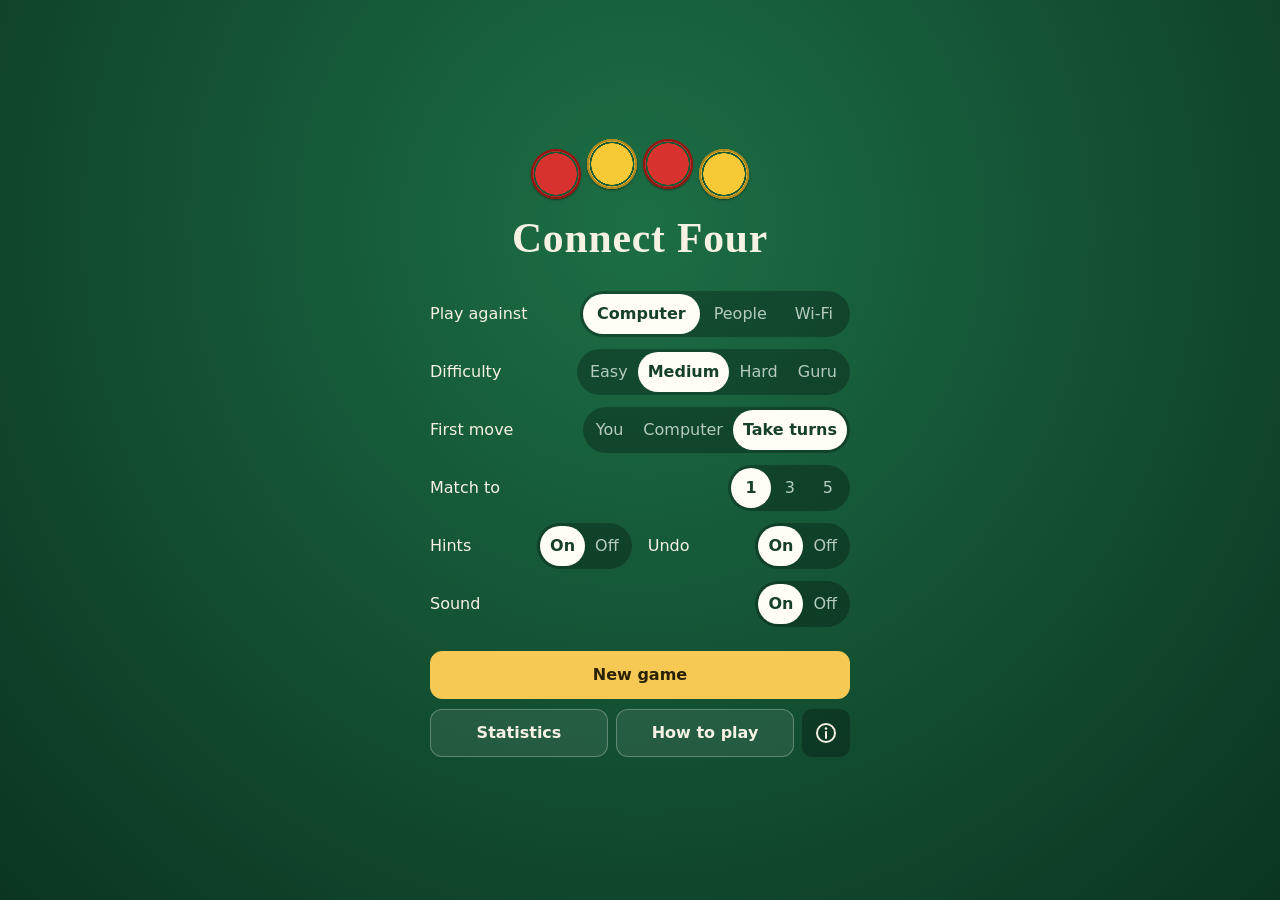
==== index.html @ 0ca2a1fd "Add browser Connect Four game (1.0.0) Connect Four for the browser, in the same pattern as Cribbage " ====
<!doctype html>
<html lang="en">
<head>
<meta charset="utf-8">
<meta name="viewport" content="width=device-width, initial-scale=1, viewport-fit=cover">
<meta name="theme-color" content="#0b3521">
<meta name="description" content="Play Connect Four in your browser against the computer, a friend on the same device, or on two phones over Wi-Fi.">
<title>Connect Four</title>
<link rel="icon" href="data:image/svg+xml,<svg xmlns=%22http://www.w3.org/2000/svg%22 viewBox=%220 0 100 100%22><rect width=%22100%22 height=%22100%22 rx=%2220%22 fill=%22%231f5fbf%22/><circle cx=%2232%22 cy=%2268%22 r=%2213%22 fill=%22%23d8322f%22/><circle cx=%2268%22 cy=%2268%22 r=%2213%22 fill=%22%23f7c936%22/><circle cx=%2232%22 cy=%2232%22 r=%2213%22 fill=%22%230d2f63%22/><circle cx=%2268%22 cy=%2232%22 r=%2213%22 fill=%22%23d8322f%22/></svg>">
<link rel="stylesheet" href="css/style.css">
</head>
<body>

<main id="menu" class="screen menu">
  <header class="title">
    <div class="emblem" aria-hidden="true">
      <span class="piece disc red"></span>
      <span class="piece disc yellow"></span>
      <span class="piece disc red"></span>
      <span class="piece disc yellow"></span>
    </div>
    <h1>Connect Four</h1>
  </header>

  <div class="options">
    <div class="option">
      <span>Play against</span>
      <div class="choice" data-setting="mode">
        <button data-value="ai">Computer</button>
        <button data-value="local">People</button>
        <button data-value="net">Wi-Fi</button>
      </div>
    </div>
    <div class="option" id="row-difficulty">
      <span>Difficulty</span>
      <div class="choice tight" data-setting="difficulty">
        <button data-value="easy">Easy</button>
        <button data-value="medium">Medium</button>
        <button data-value="hard">Hard</button>
        <button data-value="guru">Guru</button>
      </div>
    </div>
    <div class="option" id="row-first">
      <span>First move</span>
      <div class="choice tight" data-setting="first">
        <button data-value="you">You</button>
        <button data-value="computer">Computer</button>
        <button data-value="turns">Take turns</button>
      </div>
    </div>
    <div class="names" id="row-names">
      <input data-name="0" maxlength="12" placeholder="Player 1" aria-label="Player 1 name" autocomplete="off" spellcheck="false">
      <input data-name="1" maxlength="12" placeholder="Player 2" aria-label="Player 2 name" autocomplete="off" spellcheck="false">
    </div>
    <div class="option" id="row-wifi-name">
      <label for="wifi-name">Your name</label>
      <input id="wifi-name" class="wifi-name" maxlength="12" placeholder="Needed to play" autocomplete="off" spellcheck="false">
    </div>
    <div class="option">
      <span>Match to</span>
      <div class="choice" data-setting="target">
        <button data-value="1">1</button>
        <button data-value="3">3</button>
        <button data-value="5">5</button>
      </div>
    </div>
    <div class="switches">
      <div class="option">
        <span>Hints</span>
        <div class="choice" data-setting="hints">
          <button data-value="true">On</button>
          <button data-value="false">Off</button>
        </div>
      </div>
      <div class="option" id="row-undo">
        <span>Undo</span>
        <div class="choice" data-setting="undo">
          <button data-value="true">On</button>
          <button data-value="false">Off</button>
        </div>
      </div>
      <div class="option">
        <span>Sound</span>
        <div class="choice" data-setting="sound">
          <button data-value="true">On</button>
          <button data-value="false">Off</button>
        </div>
      </div>
    </div>
  </div>

  <div class="menu-actions">
    <button id="btn-resume" class="btn primary" hidden>Resume game</button>
    <button id="btn-new" class="btn primary">New game</button>
    <div class="row" id="row-wifi">
      <button id="btn-host" class="btn primary">Host a game</button>
      <button id="btn-join" class="btn primary">Join a game</button>
    </div>
    <div class="row">
      <button id="btn-stats" class="btn">Statistics</button>
      <button id="btn-rules" class="btn">How to play</button>
      <button id="btn-about" class="icon-btn" aria-label="About">
        <svg viewBox="0 0 24 24" aria-hidden="true">
          <circle class="line" cx="12" cy="12" r="9"/>
          <path class="line" d="M12 11v6"/>
          <circle cx="12" cy="7.5" r="1.3"/>
        </svg>
      </button>
    </div>
  </div>
</main>

<main id="table" class="screen table" hidden>
  <header class="topbar">
    <button id="btn-menu" class="icon-btn" aria-label="Menu">☰</button>
    <div id="scores" class="scores">
      <div class="score" data-side="0"><i></i><span class="who"><span class="name"></span><span class="note"></span></span><span class="points"></span></div>
      <div class="score" data-side="1"><i></i><span class="who"><span class="name"></span><span class="note"></span></span><span class="points"></span></div>
    </div>
  </header>

  <div id="board" class="board"></div>

  <div class="status" role="status" aria-live="polite">
    <p id="events"></p>
    <p id="prompt"></p>
  </div>

  <footer class="actions">
    <button id="btn-sound" class="icon-btn" aria-label="Sound" aria-pressed="true">
      <svg viewBox="0 0 24 24" aria-hidden="true">
        <path d="M4 9v6h4l5 4V5L8 9z"/>
        <path class="line on" d="M16.5 9a4.5 4.5 0 0 1 0 6M19 6.5a8 8 0 0 1 0 11"/>
        <path class="line off" d="M17 9.5l5 5M22 9.5l-5 5"/>
      </svg>
    </button>
    <button id="btn-hint" class="btn">Hint</button>
    <button id="btn-undo" class="btn">Undo</button>
    <button id="btn-main" class="btn primary" hidden></button>
  </footer>
</main>

<div id="wifi" class="overlay" hidden>
  <div class="dialog">
    <h2 id="wifi-title">Wi-Fi game</h2>
    <p id="wifi-text" class="muted"></p>
    <div id="wifi-code" class="wifi-code" role="img" hidden></div>
    <input id="join-code" class="join-code" maxlength="4" placeholder="CODE" aria-label="Code" autocomplete="off" autocapitalize="characters" spellcheck="false" hidden>
    <button id="btn-share" class="btn share" hidden>Share link</button>
    <ul id="wifi-players" class="wifi-players" aria-label="Players" hidden></ul>
    <p id="wifi-status" class="wifi-status" aria-live="polite"></p>
    <div class="row">
      <button id="btn-wifi-cancel" class="btn">Cancel</button>
      <button id="btn-wifi-go" class="btn primary">Start</button>
    </div>
  </div>
</div>

<div id="confirm" class="overlay" hidden>
  <div class="dialog">
    <h2 id="confirm-title"></h2>
    <p id="confirm-text" class="muted"></p>
    <div class="row">
      <button class="btn" data-close>Cancel</button>
      <button id="btn-confirm" class="btn primary"></button>
    </div>
  </div>
</div>

<div id="gameover" class="overlay" hidden>
  <canvas id="party" width="0" height="0" aria-hidden="true"></canvas>
  <div id="gameover-body" class="dialog"></div>
</div>

<div id="stats" class="overlay" hidden>
  <div class="dialog wide">
    <h2>Statistics</h2>
    <div id="stats-body" class="stack"></div>
    <div class="row">
      <button id="btn-reset" class="btn danger">Reset statistics</button>
      <button class="btn primary" data-close>Close</button>
    </div>
  </div>
</div>

<div id="rules" class="overlay" hidden>
  <div class="dialog wide">
    <h2>How to play</h2>
    <ol class="rules">
      <li><b>The aim.</b> Take turns dropping a disc into one of the seven columns. It falls to the lowest empty space. The first to line up four of their own discs wins: across, up and down, or on a slant.</li>
      <li><b>A full board.</b> If all 42 spaces fill with no line of four, the game is a draw. Nobody scores, and in a match the next game starts.</li>
      <li><b>A match.</b> The first to win the number of games set on the menu wins the match. With Take turns, the first move passes to the other side each game, draws included.</li>
      <li><b>Moving first.</b> It matters more than it looks. With perfect play, whoever moves first and starts in the middle column always wins.</li>
      <li><b>The computer.</b> Easy overlooks things. Medium sees a couple of moves ahead, and Hard several more. Guru thinks for a moment over each move, and plays perfectly as soon as it can work the rest of the game out.</li>
      <li><b>Undo.</b> Against the computer, Undo takes back your last move and its reply, as many times as you like, even after you lose or draw. A win that used Undo still counts as a win, but it doesn't add to your streak or set a record, and the statistics list it separately.</li>
    </ol>
    <p class="muted">Wi-Fi: each of you plays on your own phone. One chooses Wi-Fi on the menu, types a name and taps Host a game; the other chooses Wi-Fi, taps Join a game and enters the four letters on the host's screen, or opens the link the host shares. The host's match length and hints settings apply to both. A phone that drops out comes back by itself, and while it is away the host can play for it.</p>
    <p class="muted">Tap a column to drop a disc. Tap anywhere to skip an animation or a celebration. On a keyboard: the arrow keys and Space, or the keys 1 to 7, drop a disc; Enter presses the main button, H asks for a hint, U undoes and M mutes the sound.</p>
    <button class="btn primary" data-close>Got it</button>
  </div>
</div>

<div id="about" class="overlay" hidden>
  <div class="dialog">
    <h2>Connect Four</h2>
    <p id="about-version"></p>
    <p class="muted">If this is older than you expect, refresh the page. Browsers can hold on to the previous version for a few minutes after an update.</p>
    <p><a href="https://github.com/menaechmus/ConnectFour" target="_blank" rel="noopener">Source on GitHub</a></p>
    <button class="btn primary" data-close>Close</button>
  </div>
</div>

<script type="module" src="js/ui.js"></script>
</body>
</html>
---- css/style.css ----
:root {
  --felt: #1c6e45;
  --felt-deep: #0b3521;
  --ink: #f5f1e3;
  --muted: #b5cbbd;
  --paper: #fffdf5;
  --gold: #f6c955;
  --tip: #9fe8ff;
  --bright: #ffe27a; /* outlines on the board */
  --warn: #ffb4a3;
  /* The board. */
  --plate: #1f5fbf;
  --plate-edge: #174a99;
  --back: #0d2f63;
  /* The two sides. */
  --red: #d8322f;
  --red-rim: #8e1512;
  --yellow: #f7c936;
  --yellow-rim: #b0851a;
  /* The rows of fixed height on the table (bars, buttons, status), which the
     board shares the screen's height with. */
  --fixed-rows: 190px;
  /* The board's width over its height. */
  --board-shape: 0.9506;
}

* { box-sizing: border-box; }
[hidden] { display: none !important; }

html {
  background: var(--felt-deep);
  -webkit-text-size-adjust: 100%;
}

body {
  margin: 0;
  min-height: 100vh;
  min-height: 100dvh;
  background: radial-gradient(ellipse at 50% 25%, var(--felt), var(--felt-deep));
  color: var(--ink);
  font: 16px/1.4 system-ui, -apple-system, 'Segoe UI', Roboto, sans-serif;
  -webkit-tap-highlight-color: transparent;
  touch-action: manipulation;
  -webkit-user-select: none;
  user-select: none;
}

h1, h2, h3, p, figure, ol, ul, dl, dd { margin: 0; }

button {
  font: inherit;
  color: inherit;
  cursor: pointer;
}

:focus-visible {
  outline: 3px solid var(--tip);
  outline-offset: 2px;
}

.screen {
  display: flex;
  flex-direction: column;
  gap: 5px;
  max-width: 780px;
  min-height: 100vh;
  min-height: 100dvh;
  margin: 0 auto;
  padding: max(8px, env(safe-area-inset-top)) max(10px, env(safe-area-inset-right))
    max(10px, env(safe-area-inset-bottom)) max(10px, env(safe-area-inset-left));
}

.muted {
  color: var(--muted);
  font-size: 0.85rem;
}

/* Buttons */

.btn {
  min-height: 48px;
  padding: 10px 18px;
  border: 1px solid rgba(255, 255, 255, 0.28);
  border-radius: 12px;
  background: rgba(255, 255, 255, 0.08);
  font-weight: 600;
}

.btn,
.choice button { white-space: nowrap; }

.btn.primary {
  border-color: var(--gold);
  background: var(--gold);
  color: #2b2205;
}

.btn.danger { color: var(--warn); }

.btn:disabled {
  opacity: 0.45;
  cursor: default;
}

.row {
  display: flex;
  gap: 8px;
}

.row > * { flex: 1; }

/* Menu */

.menu {
  justify-content: center;
  gap: 24px;
  max-width: 440px;
}

.title { text-align: center; }

.title h1 {
  font-family: Georgia, 'Times New Roman', serif;
  font-size: 2.6rem;
  letter-spacing: 0.02em;
}

/* Four discs, fanned like Cribbage's title cards. */
.emblem {
  display: flex;
  justify-content: center;
  align-items: center;
  gap: 6px;
  margin-bottom: 18px;
  --cw: 50px;
}

.emblem .piece {
  position: relative;
  flex: none;
  width: var(--cw);
  height: var(--cw);
  border-radius: 50%;
}

.emblem .disc.red {
  background: radial-gradient(circle, var(--red) 0 58%, rgba(0, 0, 0, 0.16) 59% 63%, var(--red) 64%);
  box-shadow: inset 0 0 0 2px var(--red-rim), 0 1px 2px rgba(0, 0, 0, 0.5);
}

.emblem .disc.yellow {
  background: radial-gradient(circle, var(--yellow) 0 58%, rgba(0, 0, 0, 0.14) 59% 63%, var(--yellow) 64%);
  box-shadow: inset 0 0 0 2px var(--yellow-rim), 0 1px 2px rgba(0, 0, 0, 0.5);
}

.emblem .piece:nth-child(1) { transform: translateY(8px); }
.emblem .piece:nth-child(2) { transform: translateY(-2px); }
.emblem .piece:nth-child(3) { transform: translateY(-2px); }
.emblem .piece:nth-child(4) { transform: translateY(8px); }

/* Sparkles on the title: small glints that twinkle at the outer corners, half
   over the felt where they show. Each has its own rhythm, so the pattern never
   visibly repeats and at most moments few or none are lit. */
.emblem .piece::before,
.emblem .piece:first-child::after,
.emblem .piece:last-child::after {
  --out: calc(var(--cw) * -0.09); /* centres a glint on a corner */
  position: absolute;
  top: var(--out);
  left: var(--out);
  width: calc(var(--cw) * 0.34);
  height: calc(var(--cw) * 0.34);
  /* A bright centre with one thin ray across and one down. */
  background:
    radial-gradient(circle, #fff 0 9%, transparent 24%),
    radial-gradient(ellipse 50% 6% at center, #ffe9a3 0 35%, transparent 80%),
    radial-gradient(ellipse 6% 50% at center, #ffe9a3 0 35%, transparent 80%);
  content: '';
  opacity: 0;
  pointer-events: none;
  animation: twinkle 6.1s ease-in-out -1s infinite;
}

.emblem .piece:first-child::after {
  top: auto;
  bottom: var(--out);
  animation-duration: 8.3s;
  animation-delay: -5.2s;
}

.emblem .piece:nth-child(2)::before {
  animation-duration: 7.3s;
  animation-delay: -3.4s;
}

.emblem .piece:nth-child(3)::before {
  animation-duration: 5.3s;
  animation-delay: -2.1s;
}

.emblem .piece:last-child::before {
  right: var(--out);
  left: auto;
  animation-duration: 8.9s;
  animation-delay: -6.5s;
}

.emblem .piece:last-child::after {
  top: auto;
  right: var(--out);
  bottom: var(--out);
  left: auto;
  animation-duration: 6.7s;
  animation-delay: -0.4s;
}

/* Out of sight for most of the cycle, then a quick grow, turn and fade. */
@keyframes twinkle {
  0% { opacity: 0; transform: scale(0.2) rotate(0deg); }
  5.5% { opacity: 1; transform: scale(1) rotate(30deg); }
  11%, 100% { opacity: 0; transform: scale(0.2) rotate(60deg); }
}

.options {
  display: grid;
  gap: 12px;
}

.option {
  display: flex;
  align-items: center;
  justify-content: space-between;
  gap: 10px;
}

.choice {
  display: flex;
  padding: 3px;
  border-radius: 999px;
  background: rgba(0, 0, 0, 0.28);
}

.choice button {
  min-height: 40px;
  padding: 8px 14px;
  border: 0;
  border-radius: 999px;
  background: none;
  color: var(--muted);
}

/* Rows with more to say than Backgammon's: the same height, less padding. */
.choice.tight button { padding-inline: 10px; }

.choice button[aria-pressed='true'] {
  background: var(--paper);
  color: #17402b;
  font-weight: 600;
}

/* The on-and-off settings share rows, so the menu fits a phone without scrolling. */
.switches {
  display: flex;
  flex-wrap: wrap;
  gap: 12px 16px;
  justify-content: space-between;
}

.switches .option { flex: 1 1 auto; }

.switches .choice button {
  padding-inline: 10px;
}

/* A name for each of the two people playing on this device. */
.names {
  display: grid;
  grid-template-columns: 1fr 1fr;
  gap: 8px;
}

.names input {
  min-width: 0;
  min-height: 42px;
  padding: 8px 12px;
  border: 1px solid rgba(255, 255, 255, 0.28);
  border-radius: 10px;
  background: rgba(0, 0, 0, 0.28);
  color: var(--ink);
  font: inherit;
}

.names input::placeholder { color: var(--muted); }

/* One name for a Wi-Fi game, which the other phone sees. */
.wifi-name {
  flex: 0 1 220px;
  min-width: 0;
  min-height: 40px;
  padding: 6px 12px;
  border: 1px solid rgba(255, 255, 255, 0.28);
  border-radius: 10px;
  background: rgba(0, 0, 0, 0.28);
  color: var(--ink);
  font: inherit;
}

.wifi-name::placeholder { color: var(--muted); }
.wifi-name.want { border-color: var(--warn); }
.wifi-name.want::placeholder { color: var(--warn); }

.menu-actions {
  display: grid;
  gap: 10px;
}

/* Short screens: tighten the menu so its last row of buttons stays in view. */
@media (max-height: 640px) {
  .menu { gap: 12px; }
  .title h1 { font-size: 2rem; }
  .options { gap: 6px; }
  .switches { row-gap: 6px; }

  .emblem {
    margin-bottom: 8px;
    --cw: 38px;
  }

  .choice button {
    min-height: 36px;
    padding-block: 6px;
  }

  .names input {
    min-height: 36px;
    padding-block: 5px;
  }
}

/* The narrowest phones: less padding and smaller words, so that nothing wraps
   or runs off the side. */
@media (max-width: 359px) {
  .option {
    gap: 6px;
    font-size: 0.9rem;
  }

  .choice button {
    padding-inline: 8px;
    font-size: 0.9rem;
  }

  .choice.tight button { padding-inline: 6px; }
  .switches { column-gap: 10px; }
  .menu-actions .btn { padding-inline: 8px; }
}

/* Table */

.topbar {
  display: flex;
  /* A last resort for very large text: the scores drop to a second row
     instead of running off the screen. */
  flex-wrap: wrap;
  align-items: center;
  gap: 6px;
}

.icon-btn {
  flex: none;
  width: 44px;
  height: 44px;
  border: 0;
  border-radius: 10px;
  background: rgba(0, 0, 0, 0.28);
  font-size: 1.2rem;
}

/* The two scores share the bar equally. Each name sits over a short note,
   which leaves room for names in full on a phone; a name too long even for
   that is shortened with an ellipsis. */
.score {
  display: flex;
  flex: 1 1 0;
  align-items: center;
  gap: 6px;
  min-width: 0;
  min-height: 44px;
  padding: 3px 8px;
  border: 2px solid transparent;
  border-radius: 10px;
  background: rgba(0, 0, 0, 0.28);
}

.score.active { border-color: var(--gold); }

/* The computer's box breathes while it thinks. */
.table[data-thinking='yes'] .score.active { animation: thinking 0.8s ease-in-out infinite alternate; }

@keyframes thinking {
  to { border-color: rgba(246, 201, 85, 0.25); }
}

/* A Wi-Fi player whose phone is out of touch. */
.score.away { opacity: 0.45; }

/* A dot in the colour of the side's discs. */
.score i {
  flex: none;
  width: 14px;
  height: 14px;
  border-radius: 50%;
  background: var(--red);
  box-shadow: inset 0 0 0 1.5px #ffc9c7;
}

.score[data-side='1'] i {
  background: var(--yellow);
  box-shadow: inset 0 0 0 1.5px var(--yellow-rim);
}

/* The score boxes sit in the bar as if they were its own children. */
.scores { display: contents; }

.score .who {
  display: grid;
  flex: 1;
  min-width: 0;
  line-height: 1.15;
}

.score .name {
  overflow: hidden;
  text-overflow: ellipsis;
  white-space: nowrap;
}

/* The computer's level, or who moves first. */
.score .note {
  color: var(--muted);
  font-size: 0.72rem;
  white-space: nowrap;
}

.score .note:empty { display: none; }

.score .points {
  min-width: 1ch;
  font-size: 1.25rem;
  font-variant-numeric: tabular-nums;
  text-align: right;
}

/* The board takes all the height the fixed rows leave, up to the screen's width. */
.board {
  position: relative;
  width: min(100%, 560px, (100vh - var(--fixed-rows)) * var(--board-shape));
  margin: 0 auto;
}

@supports (height: 1dvh) {
  .board { width: min(100%, 560px, (100dvh - var(--fixed-rows)) * var(--board-shape)); }
}

.board > svg {
  display: block;
  width: 100%;
  height: auto;
}

.back { fill: var(--back); }

/* Thin lines at the edge of the plate and round each hole give it thickness.
   These are real strokes, as Safari may not draw a CSS filter on part of an SVG. */
.plate {
  fill: var(--plate);
  stroke: var(--plate-edge);
  stroke-width: 0.8;
}

.rims circle {
  fill: none;
  stroke: var(--plate-edge);
  stroke-width: 1;
}

.labels text {
  fill: rgba(255, 253, 245, 0.75);
  font: 600 7.5px system-ui, -apple-system, 'Segoe UI', Roboto, sans-serif;
  text-anchor: middle;
}

.disc > circle:first-child { stroke-width: 1.1; }

.disc.side0 > circle:first-child {
  fill: var(--red);
  stroke: var(--red-rim);
}

.disc.side1 > circle:first-child {
  fill: var(--yellow);
  stroke: var(--yellow-rim);
}

.disc .inner {
  fill: none;
  stroke-width: 1.1;
}

.disc.side0 .inner { stroke: rgba(0, 0, 0, 0.2); }
.disc.side1 .inner { stroke: rgba(0, 0, 0, 0.16); }

/* A disc held over a column, in the side's colour, or sent and on its way. */
.disc.waiting { opacity: 0.75; }
.disc.waiting.sent { opacity: 1; }

/* Rings are a bright line over a dark edge, so they show on red, yellow and blue. */
.ring-edge,
.ring-line { fill: none; }

.ring-edge {
  stroke: rgba(4, 12, 30, 0.82);
  stroke-width: 3.6;
}

.ring-line {
  stroke: var(--bright);
  stroke-width: 1.8;
}

/* The last disc played: a small dot, so the computer's move is not missed. */
.last {
  fill: rgba(255, 255, 255, 0.85);
  stroke: rgba(4, 12, 30, 0.55);
  stroke-width: 0.8;
}

/* The winning line stays lit after the glow. */
.won .ring-line {
  stroke: #fff;
  stroke-width: 2.2;
  animation: beckon 0.5s ease-in-out infinite alternate;
}

.landing .ring-line {
  stroke-dasharray: 4 3;
}

.tip-mark .ring-line {
  stroke: var(--tip);
  animation: beckon 0.7s ease-in-out infinite alternate;
}

.tip-mark path {
  fill: var(--tip);
  stroke: rgba(4, 12, 30, 0.8);
  stroke-width: 0.8;
}

@keyframes beckon {
  to { opacity: 0.55; }
}

/* A button over each column, as tall as the board. */
.columns {
  position: absolute;
  inset: 0;
}

.column {
  position: absolute;
  top: 0;
  bottom: 0;
  padding: 0;
  border: 0;
  border-radius: 8px;
  background: none;
}

.column[aria-disabled='true'] { cursor: default; }

.column:focus-visible {
  outline-offset: -2px;
}

/* The status takes the height the board leaves, so on a tall phone the
   buttons sit at the bottom, within reach of a thumb. */
.status {
  display: grid;
  flex: 1;
  align-content: start;
  gap: 2px;
  min-height: 3em;
  padding-top: 4px;
  font-size: 0.9rem;
  text-align: center;
}

#prompt { color: var(--muted); }
#prompt.tip { color: var(--tip); }
#prompt.warn { color: var(--warn); }
.table[data-phase='between'] #prompt { color: var(--ink); font-weight: 600; }

.actions {
  display: flex;
  gap: 8px;
}

.actions .btn {
  flex: 1;
  padding-inline: 14px;
}

/* Next game, when it comes, keeps its words on one line. */
.actions .primary { flex: 1.5 0 auto; }

@media (max-width: 359px) {
  .actions { gap: 6px; }
  .actions .btn { padding-inline: 8px; }
}

/* Beside full-size buttons an icon button matches their height. */
.actions .icon-btn,
.row .icon-btn {
  width: 48px;
  height: auto;
}

.icon-btn svg {
  display: block;
  width: 24px;
  height: 24px;
  margin: auto;
  fill: currentColor;
}

.icon-btn svg .line {
  fill: none;
  stroke: currentColor;
  stroke-linecap: round;
  stroke-width: 2;
}

/* The speaker shows sound waves when on and a cross when muted. */
#btn-sound[aria-pressed='true'] .off,
#btn-sound[aria-pressed='false'] .on { display: none; }
#btn-sound[aria-pressed='false'] { color: var(--muted); }

/* A phone on its side: the board down the left, everything else beside it. */
@media (orientation: landscape) and (max-height: 520px) {
  .table {
    display: grid;
    grid-template: 'board bar' auto 'board status' 1fr 'board actions' auto / auto minmax(190px, 1fr);
    column-gap: 14px;
    max-width: none;
  }

  /* The scores stack beside the menu button so both names fit. */
  .topbar {
    display: grid;
    grid-area: bar;
    grid-template-columns: auto 1fr;
    gap: 4px 8px;
  }

  .topbar .icon-btn { grid-row: span 2; }

  .score {
    min-height: 36px;
    padding-block: 1px;
  }

  .board {
    grid-area: board;
    align-self: center;
    width: min(60vw, (100vh - 20px) * var(--board-shape));
  }

  @supports (height: 1dvh) {
    .board { width: min(60vw, (100dvh - 20px) * var(--board-shape)); }
  }

  .status { grid-area: status; }

  .actions {
    display: flex;
    grid-area: actions;
    flex-wrap: wrap;
  }

  .actions .btn { padding-inline: 10px; }
}

/* Overlays */

.overlay {
  position: fixed;
  inset: 0;
  z-index: 10;
  display: grid;
  place-items: center;
  overflow: auto;
  padding: 16px;
  background: rgba(4, 22, 13, 0.8);
}

.dialog {
  display: grid;
  gap: 12px;
  width: min(100%, 380px);
  padding: 20px;
  border: 1px solid rgba(255, 255, 255, 0.18);
  border-radius: 16px;
  background: #134a2f;
  box-shadow: 0 12px 40px rgba(0, 0, 0, 0.5);
  text-align: center;
}

.dialog.wide {
  width: min(100%, 520px);
  text-align: left;
}

.dialog h2 { font-size: 1.4rem; }
.dialog a { color: var(--tip); }

.dialog h3 {
  color: var(--muted);
  font-size: 0.8rem;
  letter-spacing: 0.06em;
  text-transform: uppercase;
}

.stack {
  display: grid;
  gap: 10px;
}

/* The Wi-Fi box: the host's code as four tiles, the code typed to join, and
   who is in the game. */
.wifi-code {
  display: flex;
  justify-content: center;
  gap: 10px;
}

.wifi-code span {
  display: grid;
  place-items: center;
  width: 50px;
  height: 58px;
  border-radius: 8px;
  background: var(--paper);
  box-shadow: 0 1px 2px rgba(0, 0, 0, 0.5);
  color: #1d1d1f;
  font: 700 1.7rem Georgia, 'Times New Roman', serif;
}

.wifi-code span:nth-child(odd) { transform: rotate(-3deg); }
.wifi-code span:nth-child(even) { transform: rotate(2.5deg) translateY(2px); }

.join-code {
  justify-self: center;
  width: 8.5em;
  min-height: 52px;
  padding: 6px 12px;
  border: 1px solid rgba(255, 255, 255, 0.28);
  border-radius: 10px;
  background: rgba(0, 0, 0, 0.3);
  color: var(--ink);
  font: inherit;
  font-size: 1.5rem;
  font-weight: 700;
  letter-spacing: 0.3em;
  text-align: center;
  text-transform: uppercase;
}

.join-code::placeholder {
  color: var(--muted);
  font-weight: 400;
}

.btn.share {
  justify-self: center;
  min-height: 40px;
  padding: 6px 16px;
}

.wifi-players {
  display: grid;
  gap: 4px;
  padding: 0;
  list-style: none;
  text-align: left;
}

.wifi-players li {
  display: flex;
  align-items: center;
  gap: 8px;
  min-height: 36px;
  padding: 2px 12px;
  border-radius: 8px;
  background: rgba(0, 0, 0, 0.28);
}

.wifi-players li.away { opacity: 0.45; }

.wifi-players i {
  flex: none;
  width: 14px;
  height: 14px;
  border-radius: 50%;
  background: var(--red);
  box-shadow: inset 0 0 0 1.5px #ffc9c7;
}

.wifi-players i.side1 {
  background: var(--yellow);
  box-shadow: inset 0 0 0 1.5px var(--yellow-rim);
}

.wifi-status { min-height: 1.4em; color: var(--muted); }
.wifi-status.warn { color: var(--warn); }

.grid {
  width: 100%;
  border-collapse: collapse;
  font-variant-numeric: tabular-nums;
}

.grid th,
.grid td {
  padding: 5px 4px;
  border-bottom: 1px solid rgba(255, 255, 255, 0.12);
  text-align: right;
}

.grid th:first-child { text-align: left; }

.grid thead th {
  color: var(--muted);
  font-size: 0.78rem;
  font-weight: 500;
}

.facts {
  display: grid;
  grid-template-columns: 1fr auto;
  gap: 4px 12px;
}

.facts dd {
  font-weight: 600;
  text-align: right;
}

.rules {
  display: grid;
  gap: 8px;
  padding-left: 1.2em;
}

/* Celebration. While a win is celebrated the overlay is see-through and its
   box invisible; then the backdrop darkens and the box grows into place, in
   front of the last of the confetti. */

#gameover { transition: background-color 0.4s; }
#gameover.party { background: transparent; }

#gameover-body {
  position: relative;
  z-index: 1;
  transition: opacity 0.35s, transform 0.35s ease-out;
}

#gameover.party #gameover-body {
  visibility: hidden;
  opacity: 0;
  transform: scale(0.92);
}

#party {
  position: fixed;
  inset: 0;
  width: 100%;
  height: 100%;
  pointer-events: none;
}

@media (prefers-reduced-motion: reduce) {
  *,
  *::before,
  *::after {
    animation: none !important;
    transition: none !important;
  }
}
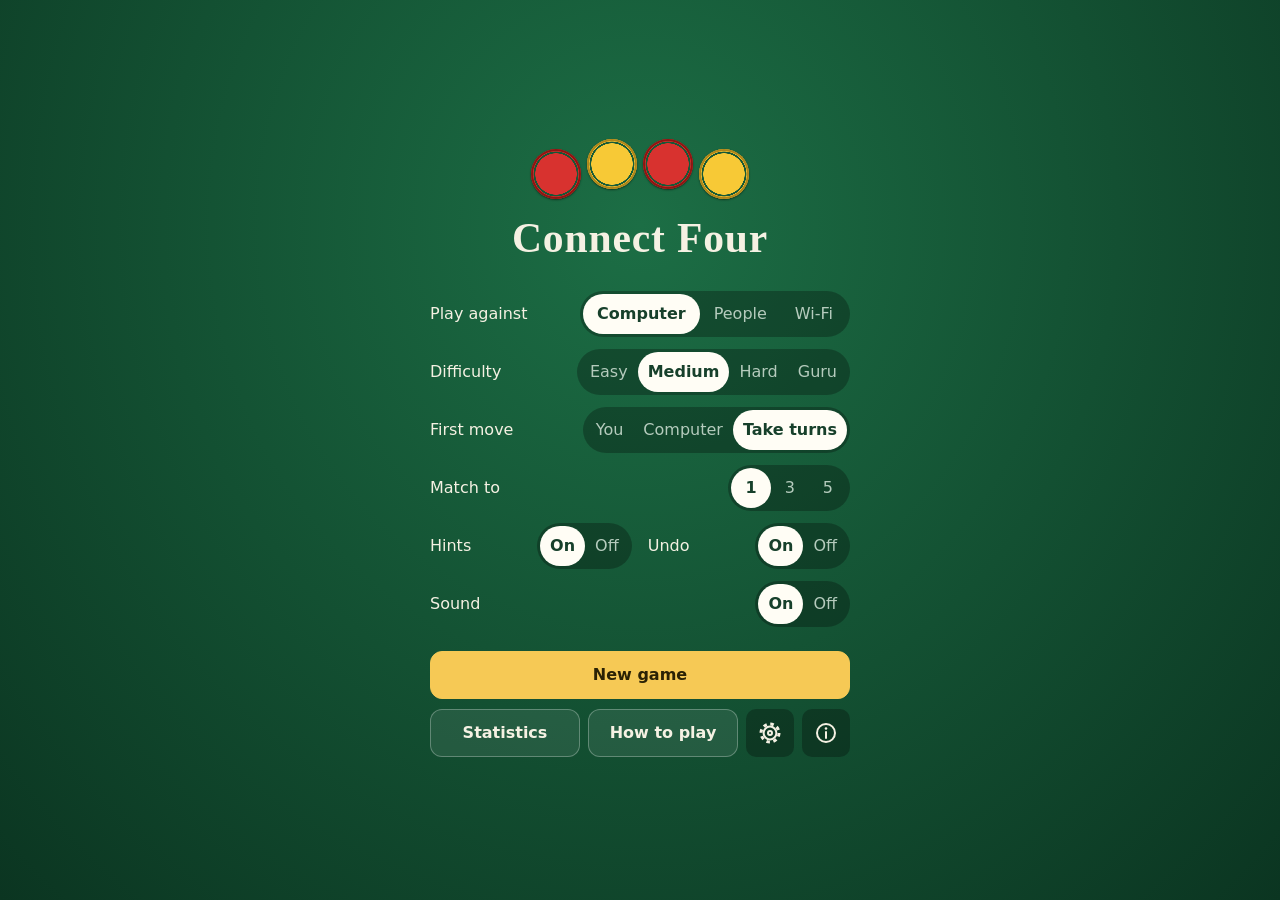
==== commit ab63a302: "Add an Advanced box for Guru (1.1.0) The gear on the menu, shown when playing the computer, opens a " ====
--- a/index.html
+++ b/index.html
@@ -99,6 +99,13 @@
     <div class="row">
       <button id="btn-stats" class="btn">Statistics</button>
       <button id="btn-rules" class="btn">How to play</button>
+      <button id="btn-advanced" class="icon-btn" aria-label="Advanced">
+        <svg viewBox="0 0 24 24" aria-hidden="true">
+          <circle class="teeth" cx="12" cy="12" r="9"/>
+          <circle class="line" cx="12" cy="12" r="6.4"/>
+          <circle class="line" cx="12" cy="12" r="2"/>
+        </svg>
+      </button>
       <button id="btn-about" class="icon-btn" aria-label="About">
         <svg viewBox="0 0 24 24" aria-hidden="true">
           <circle class="line" cx="12" cy="12" r="9"/>
@@ -183,6 +190,37 @@
   </div>
 </div>
 
+<div id="advanced" class="overlay" hidden>
+  <div class="dialog wide">
+    <h2>Advanced</h2>
+    <p class="muted">These settings are for Guru, and apply from its next move. The other levels play the same whatever is set here.</p>
+    <div class="option stacked">
+      <span>Limit Guru by</span>
+      <div class="choice" data-setting="guruBy">
+        <button data-value="time">Time</button>
+        <button data-value="depth">Lookahead</button>
+      </div>
+    </div>
+    <div class="option stacked" id="row-guru-time">
+      <span>Thinking time for each move</span>
+      <div class="choice tight" data-setting="guruMs">
+        <button data-value="4000">4 s</button>
+        <button data-value="10000">10 s</button>
+        <button data-value="30000">30 s</button>
+        <button data-value="60000">1 min</button>
+        <button data-value="120000">2 min</button>
+      </div>
+    </div>
+    <div class="option" id="row-guru-depth">
+      <label for="guru-depth">Discs to look ahead (1 to 42)</label>
+      <input id="guru-depth" class="depth-field" type="number" min="1" max="42" step="1" inputmode="numeric" autocomplete="off">
+    </div>
+    <p id="guru-note" class="muted"></p>
+    <div id="advanced-stats" class="stack"></div>
+    <button class="btn primary" data-close>Close</button>
+  </div>
+</div>
+
 <div id="rules" class="overlay" hidden>
   <div class="dialog wide">
     <h2>How to play</h2>
@@ -191,7 +229,7 @@
       <li><b>A full board.</b> If all 42 spaces fill with no line of four, the game is a draw. Nobody scores, and in a match the next game starts.</li>
       <li><b>A match.</b> The first to win the number of games set on the menu wins the match. With Take turns, the first move passes to the other side each game, draws included.</li>
       <li><b>Moving first.</b> It matters more than it looks. With perfect play, whoever moves first and starts in the middle column always wins.</li>
-      <li><b>The computer.</b> Easy overlooks things. Medium sees a couple of moves ahead, and Hard several more. Guru thinks for a moment over each move, and plays perfectly as soon as it can work the rest of the game out.</li>
+      <li><b>The computer.</b> Easy overlooks things. Medium never misses a win or a block, but it doesn't plan. Hard sees a few moves ahead and is sharp in a fight, but it can be outplayed. Guru thinks for 4 seconds a move, or longer if you set it to in Advanced, and plays perfectly as soon as it can work the rest of the game out.</li>
       <li><b>Undo.</b> Against the computer, Undo takes back your last move and its reply, as many times as you like, even after you lose or draw. A win that used Undo still counts as a win, but it doesn't add to your streak or set a record, and the statistics list it separately.</li>
     </ol>
     <p class="muted">Wi-Fi: each of you plays on your own phone. One chooses Wi-Fi on the menu, types a name and taps Host a game; the other chooses Wi-Fi, taps Join a game and enters the four letters on the host's screen, or opens the link the host shares. The host's match length and hints settings apply to both. A phone that drops out comes back by itself, and while it is away the host can play for it.</p>
--- a/css/style.css
+++ b/css/style.css
@@ -258,6 +258,27 @@
   font-weight: 600;
 }
 
+/* A setting over its own row of choices, each as wide as the row allows. */
+.option.stacked {
+  display: grid;
+  gap: 4px;
+}
+
+.option.stacked .choice button { flex: 1; }
+
+.depth-field {
+  flex: none;
+  width: 5em;
+  min-height: 40px;
+  padding: 6px 10px;
+  border: 1px solid rgba(255, 255, 255, 0.28);
+  border-radius: 10px;
+  background: rgba(0, 0, 0, 0.28);
+  color: var(--ink);
+  font: inherit;
+  text-align: center;
+}
+
 /* The on-and-off settings share rows, so the menu fits a phone without scrolling. */
 .switches {
   display: flex;
@@ -639,6 +660,26 @@
   stroke: currentColor;
   stroke-linecap: round;
   stroke-width: 2;
+}
+
+/* The gear: a thick ring broken into eight teeth. */
+.icon-btn svg .teeth {
+  fill: none;
+  stroke: currentColor;
+  stroke-dasharray: 3.53 3.54;
+  stroke-width: 3;
+}
+
+/* The menu's last row has four buttons against the computer. */
+@media (max-width: 359px) {
+  .menu-actions .row { gap: 6px; }
+
+  .menu-actions .row .btn {
+    padding-inline: 4px;
+    font-size: 0.9rem;
+  }
+
+  .menu-actions .row .icon-btn { width: 42px; }
 }
 
 /* The speaker shows sound waves when on and a cross when muted. */
